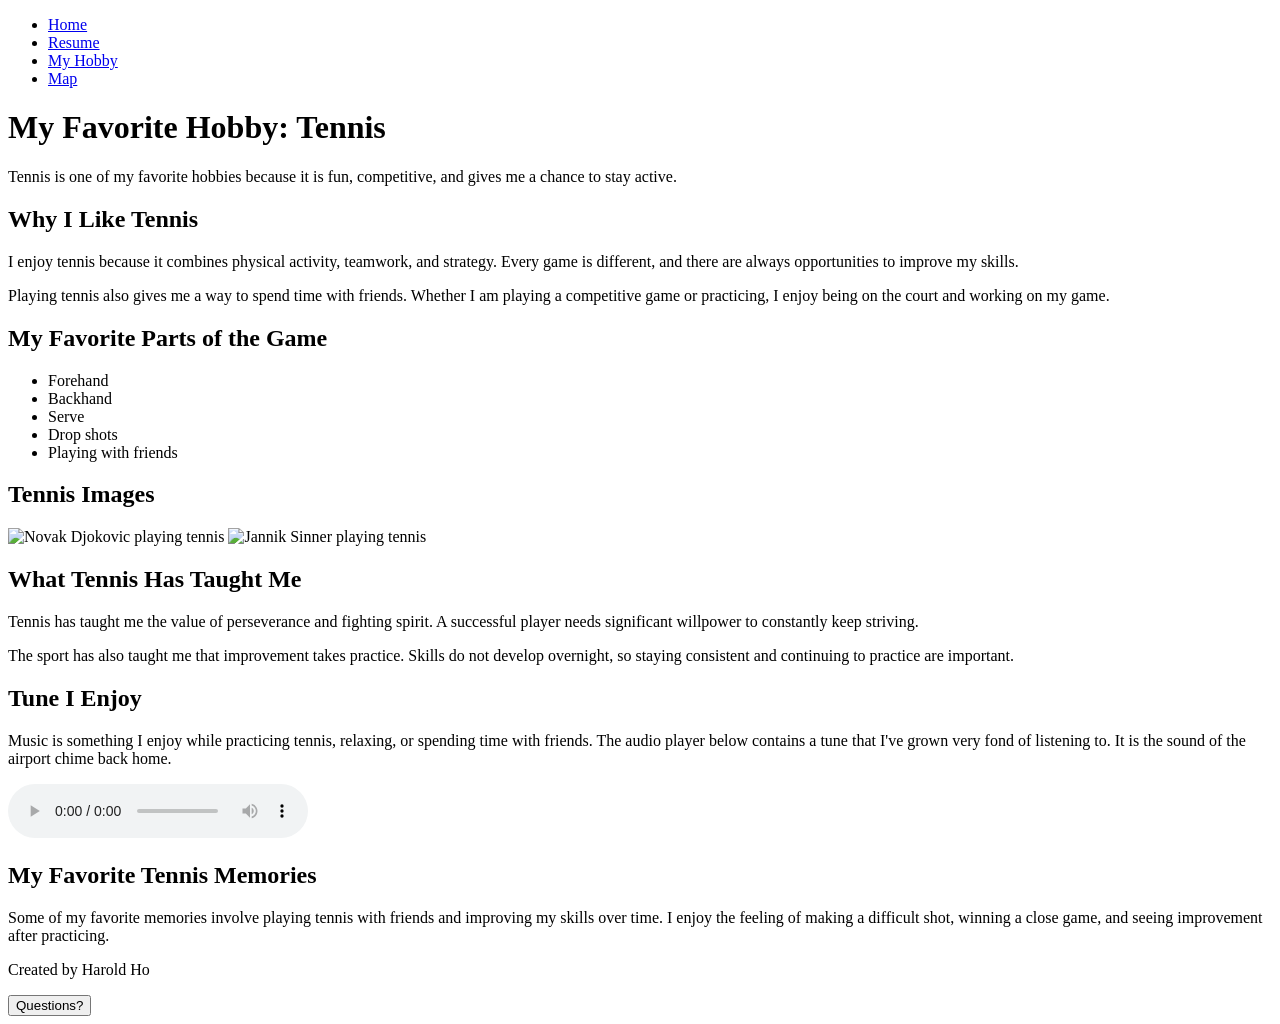
==== page3.html @ 6d3650cf "Project 3 First commit" ====
<!DOCTYPE html>
<html lang="en">
  <head>
    <meta charset="UTF-8">
    <meta name="viewport" content="width=device-width, initial-scale=1.0">
    <title>My Hobby</title>
    <link rel="stylesheet" href="css/style.css">
    <script src="js/script.js" defer></script>
  </head>
  <body class="hobby-page">
    <nav>
      <ul>
        <li><a href="index.html">Home</a></li>
        <li><a href="resume.html">Resume</a></li>
        <li><a href="page3.html">My Hobby</a></li>
        <li><a href="map.html">Map</a></li>
      </ul>
    </nav>

    <header>
      <h1>My Favorite Hobby: Tennis</h1>
      <p>
        Tennis is one of my favorite hobbies because it is fun,
        competitive, and gives me a chance to stay active.
      </p>
    </header>

    <main>
      <section>
        <!-- Style 1 -->
        <h2>Why I Like Tennis</h2>
        <p>
          I enjoy tennis because it combines physical activity,
          teamwork, and strategy. Every game is different, and there
          are always opportunities to improve my skills.
        </p>
        <p>
          Playing tennis also gives me a way to spend time with
          friends. Whether I am playing a competitive game or practicing,
          I enjoy being on the court and working on my game.
        </p>
      </section>

      <section>
        <!-- Style 2 -->
        <h2>My Favorite Parts of the Game</h2>
        <ul>
          <li>Forehand</li>
          <li>Backhand</li>
          <li>Serve</li>
          <li>Drop shots</li>
          <li>Playing with friends</li>
        </ul>
      </section>

      <section>
        <!-- Style 3 -->
        <h2>Tennis Images</h2>
        <img src="images/tennis1.png" alt="Novak Djokovic playing tennis">
        <img src="images/tennis2.png" alt="Jannik Sinner playing tennis">
      </section>

      <section>
        <!-- Style 4 -->
        <h2>What Tennis Has Taught Me</h2>
        <p>
          Tennis has taught me the value of perseverance and
          fighting spirit. A successful player needs significant
          willpower to constantly keep striving.
        </p>
        <p>
          The sport has also taught me that improvement takes practice.
          Skills do not develop overnight, so staying consistent and
          continuing to practice are important.
        </p>
      </section>

      <section>
        <!-- Style 5 -->
        <h2>Tune I Enjoy</h2>
        <p>
          Music is something I enjoy while practicing tennis,
          relaxing, or spending time with friends. The audio player below
          contains a tune that I've grown very fond of listening to.
          It is the sound of the airport chime back home.
        </p>
        <audio controls>
          <source src="media/favorite-song.mp3" type="audio/mpeg">
          Your browser does not support the audio element.
        </audio>
      </section>

      <section>
        <!-- Style 6 -->
        <h2>My Favorite Tennis Memories</h2>
        <p>
          Some of my favorite memories involve playing tennis with
          friends and improving my skills over time. I enjoy the feeling
          of making a difficult shot, winning a close game, and seeing
          improvement after practicing.
        </p>
      </section>
    </main>

    <footer>
      <p>Created by Harold Ho</p>
      <button id="questions-button" type="button">Questions?</button>
    </footer>
  </body>
</html>
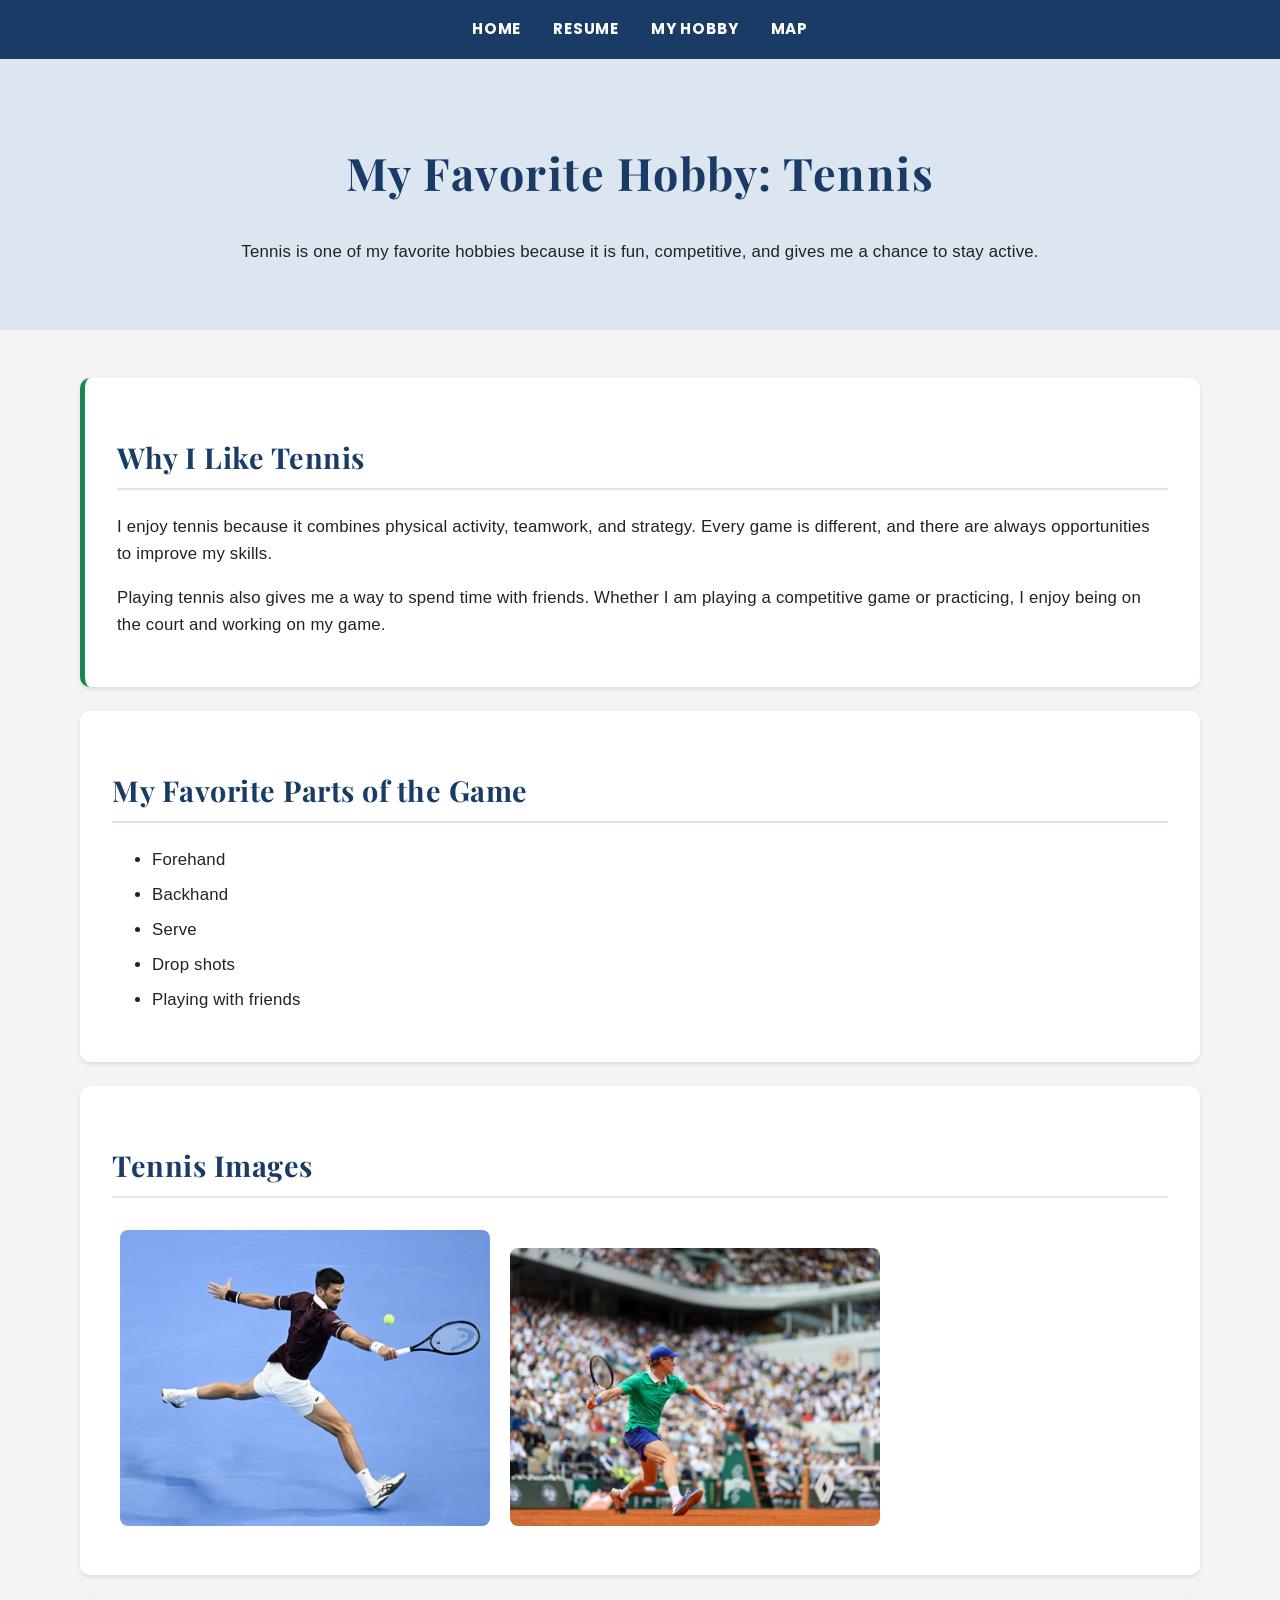
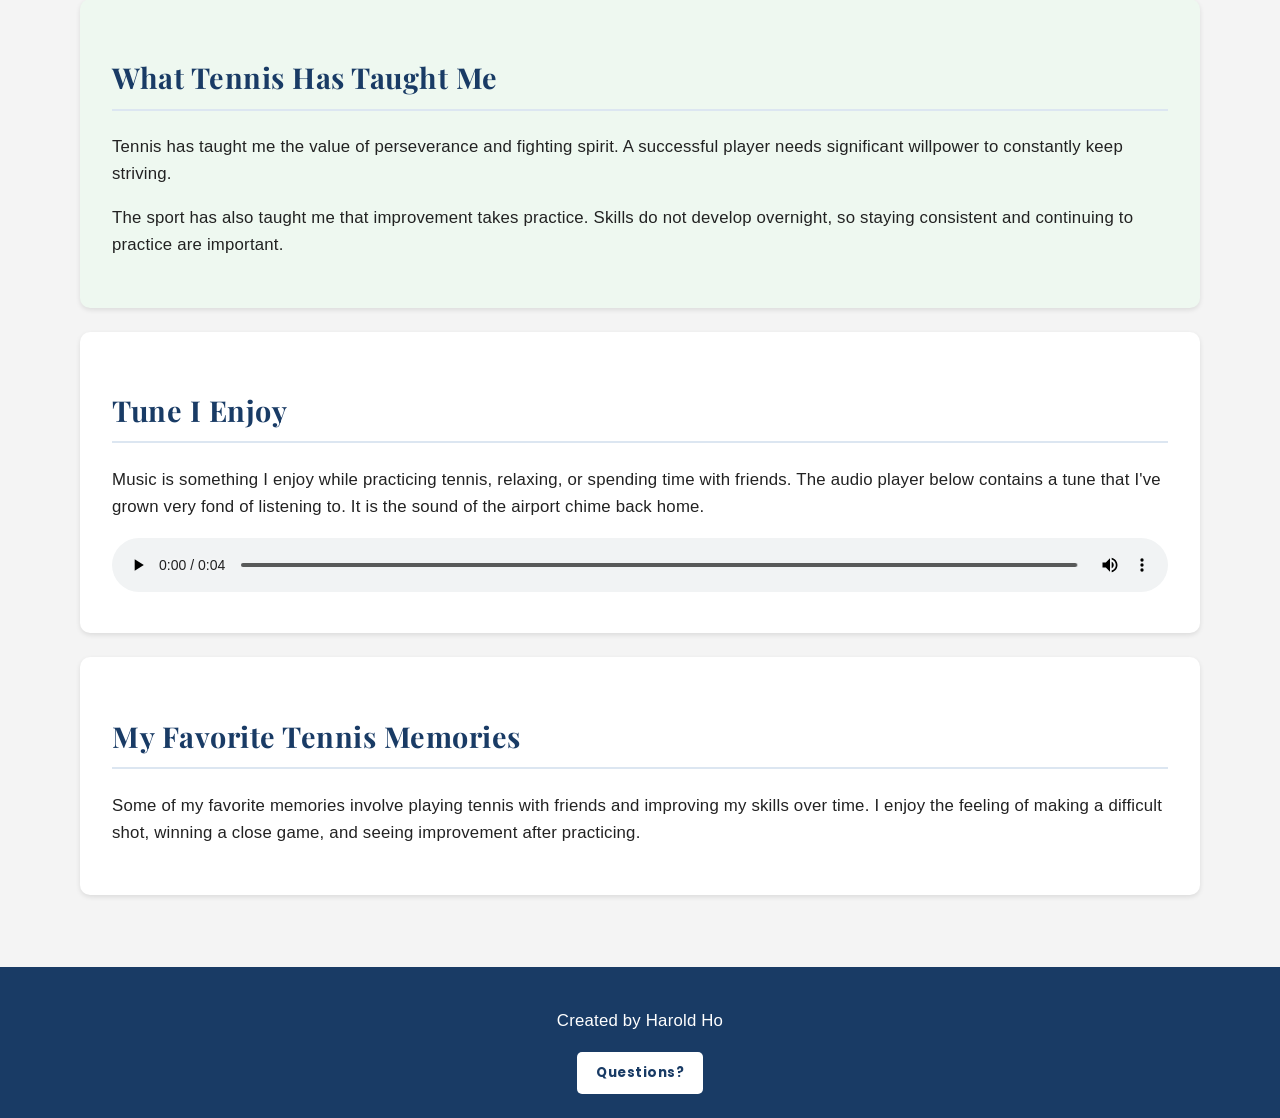
==== commit 0a713498: "Pls work" ====
--- a/page3.html
+++ b/page3.html
@@ -56,8 +56,8 @@
       <section>
         <!-- Style 3 -->
         <h2>Tennis Images</h2>
-        <img src="images/tennis1.png" alt="Novak Djokovic playing tennis">
-        <img src="images/tennis2.png" alt="Jannik Sinner playing tennis">
+        <img src="pictures/djokovic.jpg" alt="Novak Djokovic playing tennis">
+        <img src="pictures/sinner.jpg" alt="Jannik Sinner playing tennis">
       </section>
 
       <section>
@@ -85,7 +85,7 @@
           It is the sound of the airport chime back home.
         </p>
         <audio controls>
-          <source src="media/favorite-song.mp3" type="audio/mpeg">
+          <source src="media/airport-chime1.mp3" type="audio/mpeg">
           Your browser does not support the audio element.
         </audio>
       </section>
--- a/css/style.css
+++ b/css/style.css
@@ -0,0 +1,324 @@
+
+/* MODERN FONT STYLES */
+@import url('https://fonts.googleapis.com/css2?family=Playfair+Display:wght@500;600;700&family=Poppins:wght@300;400;500;600;700&display=swap');
+
+/* BODY FONT */
+body {
+  font-family: 'Poppins', sans-serif;
+  font-weight: 400;
+  letter-spacing: 0.2px;
+}
+
+/* HEADING FONT */
+h1,
+h2,
+h3 {
+  font-family: 'Playfair Display', serif;
+  font-weight: 700;
+  letter-spacing: 0.5px;
+}
+
+/* MAIN PAGE TITLES */
+header h1 {
+  font-size: 2.8rem;
+  letter-spacing: 1.5px;
+}
+
+/* SECTION HEADINGS */
+h2 {
+  font-size: 1.8rem;
+}
+
+/* NAVIGATION FONT */
+nav a {
+  font-family: 'Poppins', sans-serif;
+  font-size: 0.95rem;
+  letter-spacing: 0.8px;
+  text-transform: uppercase;
+}
+
+/* BUTTON FONT */
+button {
+  font-family: 'Poppins', sans-serif;
+  letter-spacing: 0.5px;
+}
+
+/* General Styles */
+body {
+  font-family: Arial, Helvetica, sans-serif;
+  line-height: 1.6;
+  margin: 0;
+  padding: 0;
+  background-color: #f4f4f4;
+  color: #222;
+}
+
+header {
+  text-align: center;
+  padding: 2rem 1rem;
+  background-color: #dce6f1;
+}
+
+header h1 {
+  color: #193b65;
+}
+
+main {
+  margin: 2rem auto;
+  padding: 1rem;
+}
+
+section {
+  background-color: white;
+  padding: 1.5rem;
+  margin-bottom: 1.5rem;
+  border-radius: 10px;
+  box-shadow: 0 2px 5px rgba(0, 0, 0, 0.1);
+}
+
+h2 {
+  color: #193b65;
+  border-bottom: 2px solid #dce6f1;
+  padding-bottom: 0.5rem;
+}
+
+h3 {
+  color: #345c86;
+}
+
+img {
+  max-width: 100%;
+  height: auto;
+  border-radius: 8px;
+  margin: 0.5rem;
+}
+
+audio {
+  max-width: 100%;
+}
+
+footer {
+  text-align: center;
+  background-color: #193b65;
+  color: white;
+  padding: 1.5rem;
+}
+
+footer button {
+  padding: 0.7rem 1.2rem;
+  border: none;
+  border-radius: 5px;
+  background-color: #ffffff;
+  color: #193b65;
+  font-weight: bold;
+  cursor: pointer;
+}
+
+footer button:hover {
+  background-color: #dce6f1;
+}
+
+/* Navigation */
+nav {
+  background-color: #193b65;
+  padding: 1rem;
+}
+
+nav ul {
+  list-style: none;
+  display: flex;
+  justify-content: center;
+  align-items: center;
+  flex-wrap: wrap;
+  gap: 1.5rem;
+  margin: 0;
+  padding: 0;
+}
+
+nav a {
+  color: white;
+  text-decoration: none;
+  font-weight: bold;
+}
+
+nav a:hover {
+  color: #c6e2ff;
+  text-decoration: underline;
+}
+
+/* Home Page */
+
+/* Style 1 */
+.home-page main {
+  width: 90%;
+  max-width: 70rem;
+}
+
+/* Style 2 */
+.home-page header {
+  background-color: #dce6f1;
+}
+
+/* Style 3 */
+.home-page section:first-child {
+  border-left: 5px solid #193b65;
+}
+
+/* Style 4 */
+.home-page img {
+  display: block;
+  width: 50%;
+  margin: 1rem auto;
+}
+
+/* Style 5 */
+.home-page section:nth-child(2) {
+  background-color: #eef5fc;
+}
+
+/* Resume Page */
+
+/* Style 1 */
+.resume-page main {
+  width: 850px;
+  max-width: 95%;
+  box-sizing: border-box;
+}
+
+/* Style 2 */
+.resume-page section {
+  border-left: 5px solid #345c86;
+}
+
+/* Style 3 */
+.resume-page section ul {
+  padding-left: 2rem;
+}
+
+/* Style 4 */
+.resume-page h3 {
+  margin-top: 1.5rem;
+}
+
+/* Style 5 */
+.resume-page section:nth-child(even) {
+  background-color: #eef5fc;
+}
+
+/* Hobby Page */
+
+/* Style 1 */
+.hobby-page main {
+  width: 90%;
+  max-width: 70rem;
+}
+
+/* Style 2 */
+.hobby-page section:first-child {
+  border-left: 5px solid #198754;
+}
+
+/* Style 3 */
+.hobby-page section:nth-child(2) li {
+  margin: 0.5rem 0;
+}
+
+/* Style 4 */
+.hobby-page section:nth-child(3) img {
+  width: 40%;
+  display: inline-block;
+}
+
+/* Style 5 */
+.hobby-page section:nth-child(4) {
+  background-color: #eef8f0;
+}
+
+/* Style 6 */
+.hobby-page audio {
+  width: 100%;
+}
+
+/* Map Page */
+
+/* Style 1 */
+.map-page main {
+  width: 90%;
+  max-width: 70rem;
+}
+
+/* Style 2 */
+.map-page section:first-child {
+  border-left: 5px solid #b7791f;
+}
+
+/* Style 3 */
+#map {
+  width: 100%;
+  height: 450px;
+  border-radius: 10px;
+}
+
+/* Map page map list */
+.map-page section:nth-child(2) li {
+  padding: 0.5rem;
+}
+
+/* General button focus accessibility */
+button:focus {
+  outline: 3px solid #c6e2ff;
+  outline-offset: 3px;
+}
+
+/* Mobile-friendly layout adjustments */
+
+/* Media Query 1 */
+@media screen and (min-width: 600px) {
+  /* Style change 1 */
+  body {
+    font-size: 1.05rem;
+  }
+
+  /* Style change 2 */
+  nav ul {
+    gap: 2rem;
+  }
+
+  /* Style change 3 */
+  .home-page main {
+    width: 85%;
+  }
+
+  /* Style change 4 */
+  .hobby-page section:nth-child(3) img {
+    width: 45%;
+  }
+}
+
+/* Media Query 2 */
+@media screen and (min-width: 900px) {
+  /* Style change 1 */
+  .home-page main {
+    width: 75%;
+  }
+
+  /* Style change 2 */
+  header {
+    padding: 3rem;
+  }
+
+  /* Style change 3 */
+  section {
+    padding: 2rem;
+  }
+
+  /* Style change 4 */
+  .hobby-page section:nth-child(3) img {
+    width: 35%;
+  }
+
+  /* Style change 5 */
+  #map {
+    height: 550px;
+  }
+}
